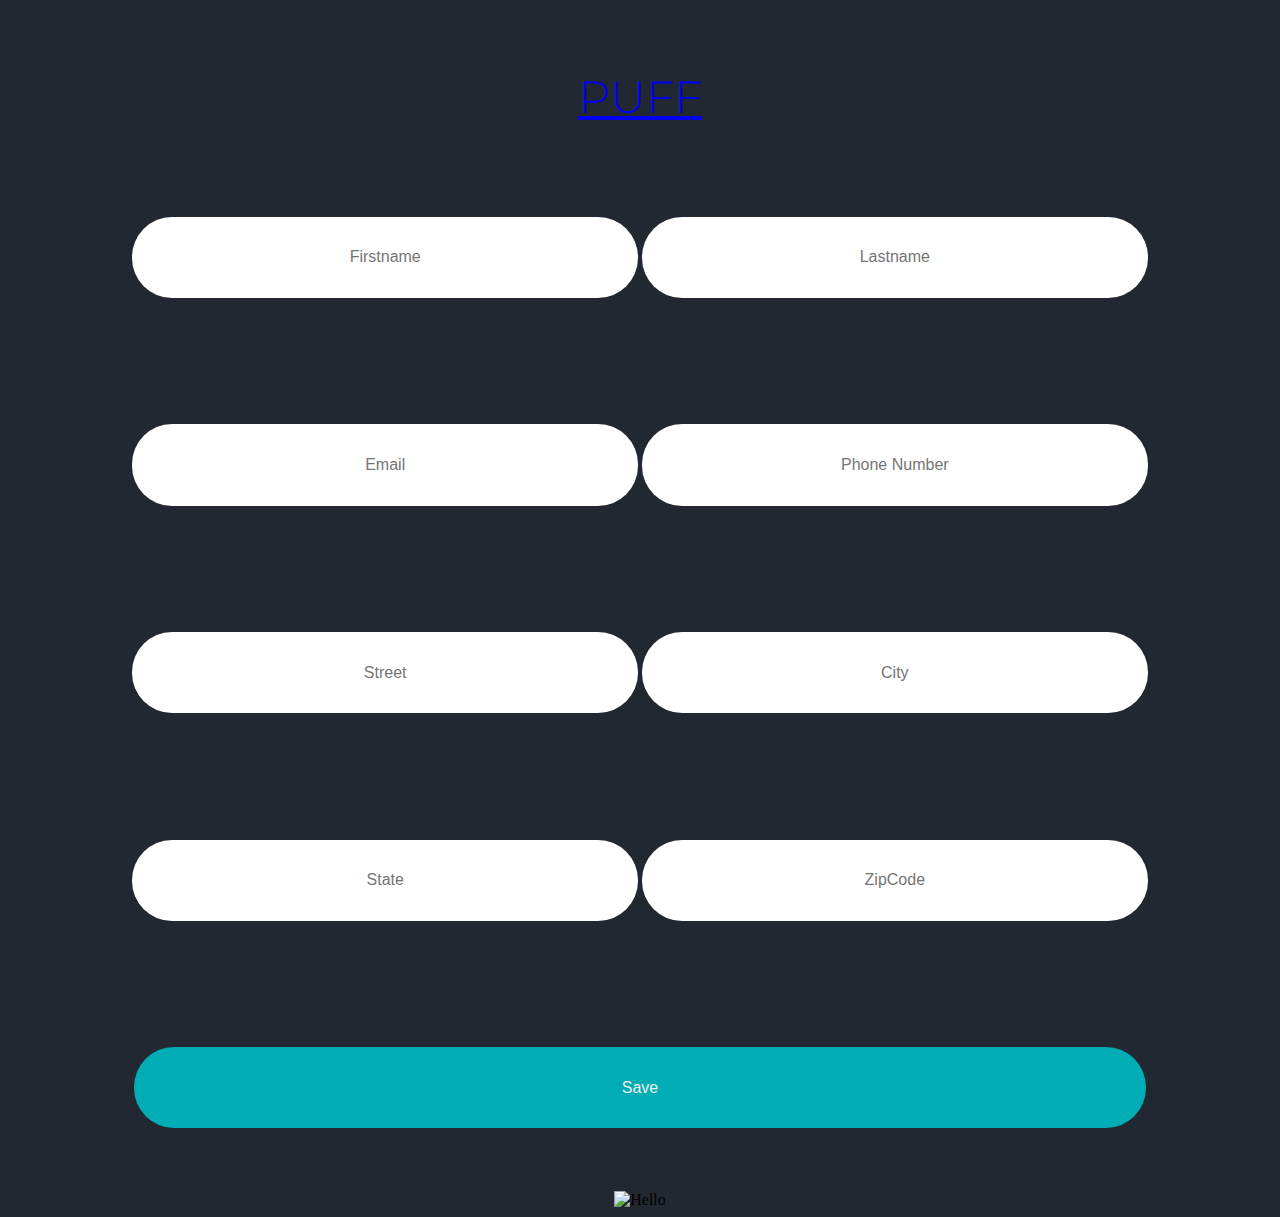
==== var/www/html/add.html @ 38ba5aed "add new contact page" ====
<!DOCTYPE html>
<html lang="en">

<head>
    <meta charset="UTF-8">
    <meta name="viewport" content="width=device-width, initial-scale=1.0">
    <title>Puff</title>

    <!-- Bootstrap -->
    <link href="https://cdn.jsdelivr.net/npm/bootstrap@5.0.0-beta1/dist/css/bootstrap.min.css" rel="stylesheet"
        integrity="sha384-giJF6kkoqNQ00vy+HMDP7azOuL0xtbfIcaT9wjKHr8RbDVddVHyTfAAsrekwKmP1" crossorigin="anonymous">
    <script src="https://cdn.jsdelivr.net/npm/bootstrap@5.0.0-beta1/dist/js/bootstrap.bundle.min.js"
        integrity="sha384-ygbV9kiqUc6oa4msXn9868pTtWMgiQaeYH7/t7LECLbyPA2x65Kgf80OJFdroafW"
        crossorigin="anonymous"></script>

    <!-- Our CSS-->
    <link rel="stylesheet" href="css/styles.css">

    <!-- Fonts -->
    <link rel="preconnect" href="https://fonts.gstatic.com">
    <link href="https://fonts.googleapis.com/css2?family=Montserrat:wght@300;500;900&display=swap" rel="stylesheet">

    <!-- JS -->
    <script src="js/code.js"></script>
</head>

<body>
    <div class="container-fluid">
        <div class="row align-items-center">
            <div class="col-lg item text-items">
                
                <h1 class="header"><a href='index.html'>PUFF</a></h1>

                <div id="login-div">

                    <div class="menu-item">
                        <span>
                            <input type="text" id="Firstname" placeholder="Firstname" class="input-item small"
                                autocomplete="off">
                            <input type="text" id="Lastname" placeholder="Lastname" class="input-item small"
                                autocomplete="off">
                        </span>
                    </div>

                    <div class="menu-item">
                        <span>
                            <input type="text" id="Email" placeholder="Email" class="input-item small"
                                autocomplete="off">
                            <input type="text" id="PhoneNumber" placeholder="Phone Number" class="input-item small"
                                autocomplete="off">
                        </span>
                    </div>



                    <div class="menu-item">
			<span>
                        <input type="text" id="Street" placeholder="Street" class="input-item small" autocomplete="off">
                    
                        <input type="text" id="City" placeholder="City" class="input-item small" autocomplete="off">
                    </div>
			</span>


		    <div class="menu-item">
			<span>
                        <input type="text" id="State" placeholder="State" class="input-item small" autocomplete="off">
                    
                        <input type="text" id="ZipCode" placeholder="ZipCode" class="input-item small" autocomplete="off">
                    </div>
			</span>


                    <div class="menu-item">
                        <button class="input-item" onclick=doAdd();>Save</button>
                    </div>





                    <div>
                        <span id="addrResult"></span>
                    </div>

                </div>

            </div>
            <div class="col-lg item">
                <img src="images/adam-solomon-WHUDOzd5IYU-unsplash.jpg" alt="Hello" class="img-fluid">
            </div>
        </div>
    </div>
</body>

</html>
---- var/www/html/css/styles.css ----
body{
    background-color: #222831;
}

h1, h2, h3, h4, h5, h6{
    color: #eeeeee;
    font-family: 'montserrat';
}

.header{
    font-size: 5rem;
    font-size: 3.5vw;
    font-weight:300;
}

input{
    color: #222831;
    font-size: 1.63rem;
    text-align: center;
}

button{
    background-color: #00adb5;
    color: #eeeeee;
    /* font-size: 36%; */
    text-align: center;
}

.input-item{
    font-size: 100%;
    border-radius: 40px;
    padding: 2.5% 0;
    height: auto;
    width: 80%;
    margin-left: auto;
    margin-right: auto;
    border-style: none;
}

.menu-item{
    padding: 5% 0;
    font-family: 'montserrat', sans-serif;
}

.item{
    text-align: center;
}

.text-items{
    padding-top: 2.5%;
}

.small{
    width: 40%;
}
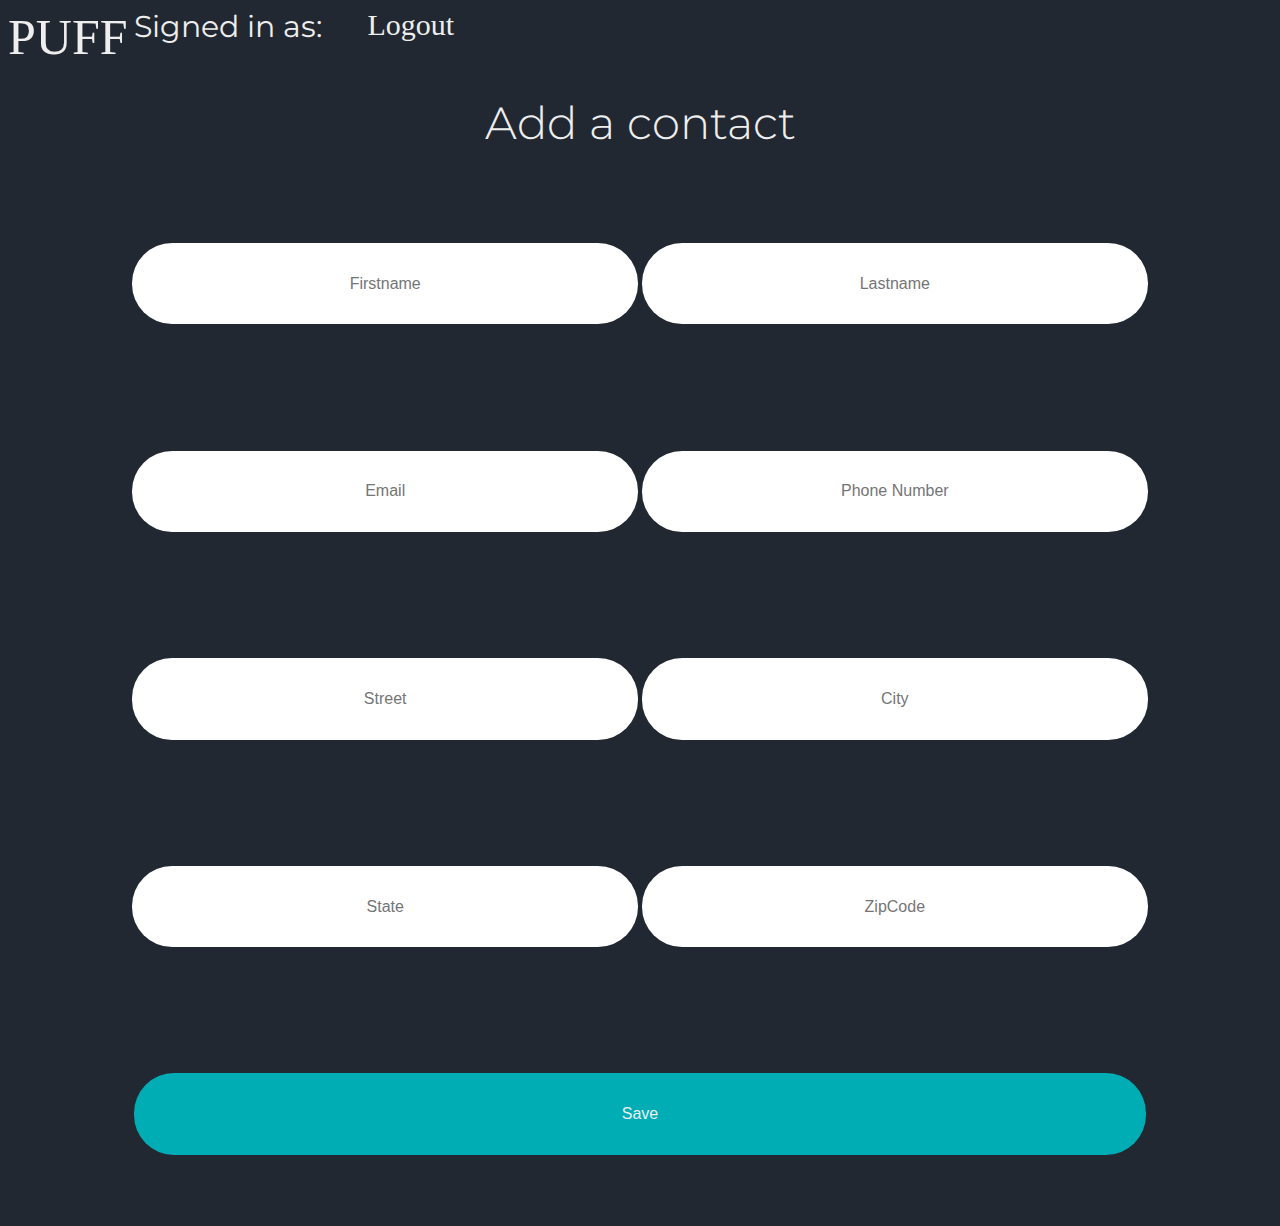
==== commit 761ffe65: "Removed image from add and fixed links." ====
--- a/var/www/html/add.html
+++ b/var/www/html/add.html
@@ -28,10 +28,21 @@
     <div class="container-fluid">
         <div class="row align-items-center">
             <div class="col-lg item text-items">
-                
-                <h1 class="header"><a href='index.html'>PUFF</a></h1>
+
+                <nav class="navbar navbar-expand-lg navbar-custom">
+                    <a href= "home.html" class="navbar-brand navbar-custom">PUFF</a>
+                    <div class="ms-auto signin-info">
+                      <span class="navbar-text w-50" id="loggedInAs">
+                        Signed in as:
+                      </span>
+                    </div>
+                      <a href="index.html" class="logoutBtn" id="logoutBtn" onclick="doLogout();">Logout</a>
+                </nav>
+
 
                 <div id="login-div">
+
+                    <h1 class="header">Add a contact</h1>
 
                     <div class="menu-item">
                         <span>
@@ -54,21 +65,24 @@
 
 
                     <div class="menu-item">
-			<span>
-                        <input type="text" id="Street" placeholder="Street" class="input-item small" autocomplete="off">
-                    
-                        <input type="text" id="City" placeholder="City" class="input-item small" autocomplete="off">
+                        <span>
+                            <input type="text" id="Street" placeholder="Street" class="input-item small"
+                                autocomplete="off">
+
+                            <input type="text" id="City" placeholder="City" class="input-item small" autocomplete="off">
                     </div>
-			</span>
+                    </span>
 
 
-		    <div class="menu-item">
-			<span>
-                        <input type="text" id="State" placeholder="State" class="input-item small" autocomplete="off">
-                    
-                        <input type="text" id="ZipCode" placeholder="ZipCode" class="input-item small" autocomplete="off">
+                    <div class="menu-item">
+                        <span>
+                            <input type="text" id="State" placeholder="State" class="input-item small"
+                                autocomplete="off">
+
+                            <input type="text" id="ZipCode" placeholder="ZipCode" class="input-item small"
+                                autocomplete="off">
                     </div>
-			</span>
+                    </span>
 
 
                     <div class="menu-item">
@@ -84,11 +98,9 @@
                     </div>
 
                 </div>
-
+                
             </div>
-            <div class="col-lg item">
-                <img src="images/adam-solomon-WHUDOzd5IYU-unsplash.jpg" alt="Hello" class="img-fluid">
-            </div>
+            
         </div>
     </div>
 </body>
--- a/var/www/html/css/styles.css
+++ b/var/www/html/css/styles.css
@@ -46,10 +46,97 @@
     text-align: center;
 }
 
-.text-items{
-    padding-top: 2.5%;
-}
 
 .small{
     width: 40%;
-}+}
+
+.loginResult, .registerResult{
+    color: red;
+}
+
+a {
+  color: white
+}
+a:link {
+  text-decoration: none;
+}
+
+a:visited {
+  text-decoration: none;
+}
+
+a:hover {
+  text-decoration: underline;
+}
+
+a:active {
+  text-decoration: underline;
+}
+
+.searchBox{
+  font-size: 2rem;
+  border-radius: 40px;
+  border-style: none;
+  padding: 0 1%;
+  width: 60%;
+}
+
+.rounded-circle {
+  border-style: none;
+  font-size: 1.5rem;
+  margin-bottom: 1.5%;
+}
+
+.selectSearchbar {
+  color: #eeeeee;
+  background-color: #393E46;
+  border-radius: 40px;
+  border-style: none;
+  font-size: 1.5rem;
+  text-align: center;
+  padding: 0 1%;
+}
+
+.homeBtn {
+  background-color: #00ADB5;
+}
+
+.navbar-custom {
+  background-color: #222831;
+  color: #eeeeee;
+  display: flex;
+}
+
+.navbar-brand {
+  background-color: #222831;
+  color: #eeeeee;
+  font-size: 50px;
+  width: 10%;
+}
+
+.navbar-text {
+  color: #eeeeee;
+  font-family: "montserrat";
+  font-size: 30px;
+  text-align: center;
+  width: 80%;
+}
+
+.logoutBtn {
+  background: none;
+  color: #eeeeee;
+  border: none;
+  font-size: 30px;
+  width: 10%;
+}
+
+.dropdown{
+  display: flex;
+}
+
+.signin-info{
+  margin-right: 2%;
+  font-size: 2rem;
+}
+
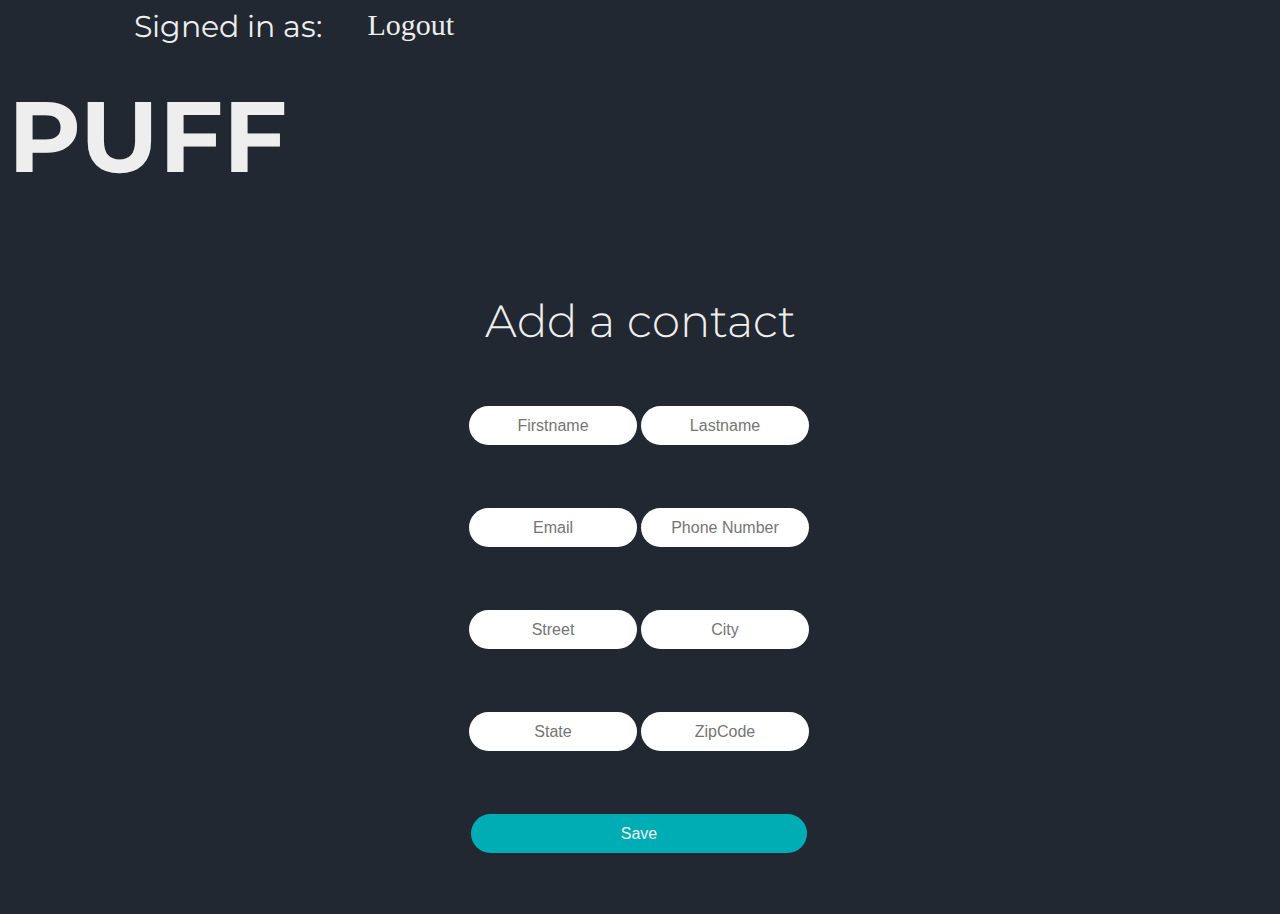
==== commit ed139fc5: "Fixed issue where add.html referred to doAdd() method" ====
--- a/var/www/html/add.html
+++ b/var/www/html/add.html
@@ -30,7 +30,7 @@
             <div class="col-lg item text-items">
 
                 <nav class="navbar navbar-expand-lg navbar-custom">
-                    <a href= "home.html" class="navbar-brand navbar-custom">PUFF</a>
+                    <a href= "home.html" class="navbar-brand navbar-custom"><h1>PUFF</h1></a>
                     <div class="ms-auto signin-info">
                       <span class="navbar-text w-50" id="loggedInAs">
                         Signed in as:
@@ -42,9 +42,9 @@
 
                 <div id="login-div">
 
-                    <h1 class="header">Add a contact</h1>
+                    <h1 class="header">Add a contact</h1><br/>
 
-                    <div class="menu-item">
+                    <div class="menu-item-add">
                         <span>
                             <input type="text" id="Firstname" placeholder="Firstname" class="input-item small"
                                 autocomplete="off">
@@ -53,7 +53,7 @@
                         </span>
                     </div>
 
-                    <div class="menu-item">
+                    <div class="menu-item-add">
                         <span>
                             <input type="text" id="Email" placeholder="Email" class="input-item small"
                                 autocomplete="off">
@@ -64,7 +64,7 @@
 
 
 
-                    <div class="menu-item">
+                    <div class="menu-item-add">
                         <span>
                             <input type="text" id="Street" placeholder="Street" class="input-item small"
                                 autocomplete="off">
@@ -74,7 +74,7 @@
                     </span>
 
 
-                    <div class="menu-item">
+                    <div class="menu-item-add">
                         <span>
                             <input type="text" id="State" placeholder="State" class="input-item small"
                                 autocomplete="off">
@@ -85,8 +85,8 @@
                     </span>
 
 
-                    <div class="menu-item">
-                        <button class="input-item" onclick=doAdd();>Save</button>
+                    <div class="menu-item-add">
+                        <button class="input-item" onclick=addContact();>Save</button>
                     </div>
 
 
@@ -94,7 +94,7 @@
 
 
                     <div>
-                        <span id="addrResult"></span>
+                        <span id="addResult"></span>
                     </div>
 
                 </div>
@@ -105,4 +105,4 @@
     </div>
 </body>
 
-</html>+</html>
--- a/var/www/html/css/styles.css
+++ b/var/www/html/css/styles.css
@@ -42,10 +42,18 @@
     font-family: 'montserrat', sans-serif;
 }
 
+.menu-item-add{
+    padding:10px 12px 12px 10px;
+    font-family: 'montserrat', sans-serif;
+    margin-left: auto;
+    margin-right: auto;
+    height: 80px;
+    width: 420px;
+}
+
 .item{
     text-align: center;
 }
-
 
 .small{
     width: 40%;
@@ -86,6 +94,7 @@
   border-style: none;
   font-size: 1.5rem;
   margin-bottom: 1.5%;
+  padding: 0.5%;
 }
 
 .selectSearchbar {
@@ -140,3 +149,38 @@
   font-size: 2rem;
 }
 
+.deletebtn {
+  background-color: #f44336;
+}
+
+
+.modalcontainer {
+  padding: 20px;
+  text-align: center;
+}
+
+
+
+.modal {
+  display: none; 
+  position: fixed; 
+  z-index: 1; 
+  left: 0;
+  top: 0;
+  width: 100%; 
+  height: 100%;  
+  padding-top: 80px;
+  color: red
+}
+
+
+.close {
+  position: absolute;
+  right: 35px;
+  top: 35px;
+  font-size: 40px;
+  font-weight: bold;
+  color: #f1f1f1;
+}
+
+
